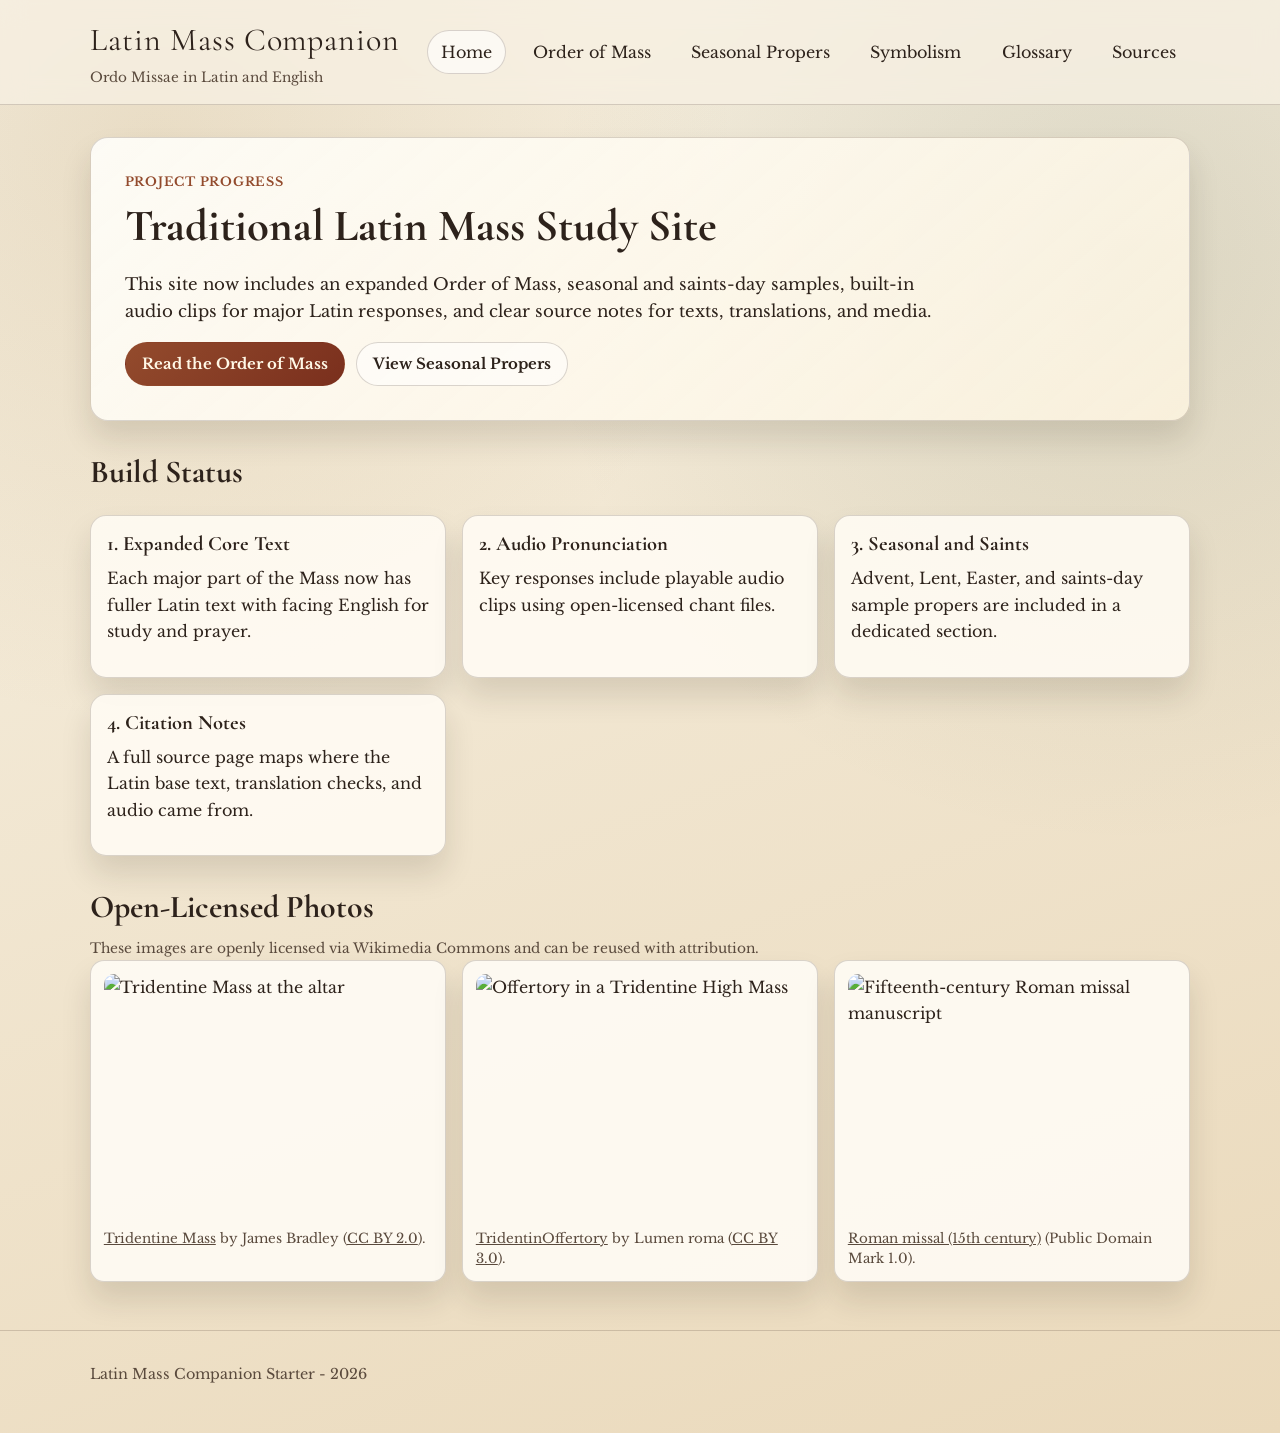
==== index.html @ c86b9952 "Add files via upload" ====
<!doctype html>
<html lang="en">
  <head>
    <meta charset="utf-8">
    <meta name="viewport" content="width=device-width, initial-scale=1">
    <title>Latin Mass Companion</title>
    <meta name="description" content="A bilingual Latin and English companion for the traditional Mass, with symbolism, seasonal propers, and source notes.">
    <link rel="preconnect" href="https://fonts.googleapis.com">
    <link rel="preconnect" href="https://fonts.gstatic.com" crossorigin>
    <link href="https://fonts.googleapis.com/css2?family=Cormorant+Garamond:wght@500;600;700&family=Libre+Baskerville:wght@400;700&display=swap" rel="stylesheet">
    <link rel="stylesheet" href="assets/css/styles.css">
  </head>
  <body>
    <header class="site-header">
      <div class="page-wrap">
        <a class="brand" href="index.html">
          <p class="brand-title">Latin Mass Companion</p>
          <p class="brand-sub">Ordo Missae in Latin and English</p>
        </a>
        <button class="nav-toggle" data-nav-toggle aria-expanded="false" aria-controls="site-nav">Menu</button>
        <nav class="site-nav" id="site-nav" data-nav>
          <a href="index.html">Home</a>
          <a href="parts/order-of-mass.html">Order of Mass</a>
          <a href="parts/seasonal-propers.html">Seasonal Propers</a>
          <a href="parts/symbolism-guide.html">Symbolism</a>
          <a href="parts/glossary.html">Glossary</a>
          <a href="parts/sources.html">Sources</a>
        </nav>
      </div>
    </header>

    <main class="page-wrap">
      <section class="hero reveal">
        <p class="kicker">Project Progress</p>
        <h1>Traditional Latin Mass Study Site</h1>
        <p class="lead">
          This site now includes an expanded Order of Mass, seasonal and saints-day samples, built-in audio clips for major Latin responses,
          and clear source notes for texts, translations, and media.
        </p>
        <div class="button-row">
          <a class="button primary" href="parts/order-of-mass.html">Read the Order of Mass</a>
          <a class="button secondary" href="parts/seasonal-propers.html">View Seasonal Propers</a>
        </div>
      </section>

      <section class="section reveal" style="animation-delay: 0.1s;">
        <h2>Build Status</h2>
        <div class="grid">
          <article class="card">
            <h3>1. Expanded Core Text</h3>
            <p>
              Each major part of the Mass now has fuller Latin text with facing English for study and prayer.
            </p>
          </article>
          <article class="card">
            <h3>2. Audio Pronunciation</h3>
            <p>
              Key responses include playable audio clips using open-licensed chant files.
            </p>
          </article>
          <article class="card">
            <h3>3. Seasonal and Saints</h3>
            <p>
              Advent, Lent, Easter, and saints-day sample propers are included in a dedicated section.
            </p>
          </article>
          <article class="card">
            <h3>4. Citation Notes</h3>
            <p>
              A full source page maps where the Latin base text, translation checks, and audio came from.
            </p>
          </article>
        </div>
      </section>

      <section class="section reveal" style="animation-delay: 0.2s;">
        <h2>Open-Licensed Photos</h2>
        <p class="photo-note">
          These images are openly licensed via Wikimedia Commons and can be reused with attribution.
        </p>
        <div class="photo-grid">
          <figure class="photo-card">
            <img src="https://commons.wikimedia.org/wiki/Special:FilePath/Tridentine%20Mass.jpg" alt="Tridentine Mass at the altar" loading="lazy">
            <figcaption>
              <a href="https://commons.wikimedia.org/wiki/File:Tridentine_Mass.jpg">Tridentine Mass</a> by James Bradley
              (<a href="https://creativecommons.org/licenses/by/2.0/">CC BY 2.0</a>).
            </figcaption>
          </figure>
          <figure class="photo-card">
            <img src="https://commons.wikimedia.org/wiki/Special:FilePath/TridentinOffertory.jpg" alt="Offertory in a Tridentine High Mass" loading="lazy">
            <figcaption>
              <a href="https://commons.wikimedia.org/wiki/File:TridentinOffertory.jpg">TridentinOffertory</a> by Lumen roma
              (<a href="https://creativecommons.org/licenses/by/3.0/">CC BY 3.0</a>).
            </figcaption>
          </figure>
          <figure class="photo-card">
            <img src="https://commons.wikimedia.org/wiki/Special:FilePath/Roman%20missal%20%2815th%20century%29.jpg" alt="Fifteenth-century Roman missal manuscript" loading="lazy">
            <figcaption>
              <a href="https://commons.wikimedia.org/wiki/File:Roman_missal_(15th_century).jpg">Roman missal (15th century)</a>
              (Public Domain Mark 1.0).
            </figcaption>
          </figure>
        </div>
      </section>
    </main>

    <footer class="footer">
      <div class="page-wrap">
        <p>
          Latin Mass Companion Starter - <span data-year></span>
        </p>
      </div>
    </footer>

    <script src="assets/js/site.js"></script>
  </body>
</html>
---- assets/css/styles.css ----
:root {
  --bg-paper: #f7f1e3;
  --bg-wash: #ead9bb;
  --ink: #2d221b;
  --ink-soft: #5a4a3d;
  --gold: #9f7530;
  --terracotta: #934b2d;
  --pine: #4d6654;
  --card: rgba(255, 252, 244, 0.88);
  --line: rgba(69, 53, 40, 0.2);
  --shadow: 0 18px 30px rgba(41, 28, 18, 0.13);
  --radius: 18px;
}

* {
  box-sizing: border-box;
}

html,
body {
  margin: 0;
  padding: 0;
}

body {
  font-family: "Libre Baskerville", Georgia, "Times New Roman", serif;
  color: var(--ink);
  line-height: 1.65;
  background:
    radial-gradient(circle at 12% 10%, rgba(159, 117, 48, 0.15), transparent 34%),
    radial-gradient(circle at 88% 18%, rgba(77, 102, 84, 0.14), transparent 36%),
    linear-gradient(160deg, var(--bg-paper), var(--bg-wash));
  min-height: 100vh;
}

a {
  color: inherit;
}

.page-wrap {
  width: min(1100px, 92vw);
  margin: 0 auto;
}

.site-header {
  position: sticky;
  top: 0;
  z-index: 50;
  backdrop-filter: blur(12px);
  border-bottom: 1px solid var(--line);
  background: rgba(247, 241, 227, 0.75);
}

.site-header .page-wrap {
  display: flex;
  align-items: center;
  justify-content: space-between;
  gap: 1rem;
  padding: 0.9rem 0;
}

.brand {
  text-decoration: none;
}

.brand-title {
  margin: 0;
  font-family: "Cormorant Garamond", "Times New Roman", serif;
  font-size: clamp(1.4rem, 1.2rem + 1vw, 2.1rem);
  letter-spacing: 0.03em;
}

.brand-sub {
  margin: 0;
  color: var(--ink-soft);
  font-size: 0.85rem;
}

.nav-toggle {
  display: none;
  border: 1px solid var(--line);
  background: var(--card);
  padding: 0.55rem 0.8rem;
  border-radius: 10px;
  font: inherit;
}

.site-nav {
  display: flex;
  align-items: center;
  gap: 0.8rem;
  flex-wrap: wrap;
}

.site-nav a {
  text-decoration: none;
  padding: 0.5rem 0.8rem;
  border-radius: 999px;
  border: 1px solid transparent;
}

.site-nav a:hover,
.site-nav a.active {
  border-color: var(--line);
  background: rgba(255, 255, 255, 0.6);
}

.hero {
  margin: 2rem 0;
  padding: clamp(1.2rem, 3vw, 2.1rem);
  border: 1px solid var(--line);
  border-radius: var(--radius);
  background: linear-gradient(140deg, rgba(255, 254, 250, 0.9), rgba(255, 246, 226, 0.78));
  box-shadow: var(--shadow);
}

.kicker {
  margin: 0;
  color: var(--terracotta);
  letter-spacing: 0.06em;
  text-transform: uppercase;
  font-size: 0.78rem;
  font-weight: 700;
}

h1,
h2,
h3 {
  font-family: "Cormorant Garamond", "Times New Roman", serif;
  margin-top: 0;
  line-height: 1.2;
}

h1 {
  margin: 0.5rem 0 1rem;
  font-size: clamp(1.9rem, 1.6rem + 1.5vw, 3rem);
}

h2 {
  margin-bottom: 0.7rem;
  font-size: clamp(1.5rem, 1.35rem + 0.8vw, 2.1rem);
}

h3 {
  font-size: 1.28rem;
  margin-bottom: 0.55rem;
}

.lead {
  font-size: 1.04rem;
  max-width: 70ch;
}

.grid {
  display: grid;
  grid-template-columns: repeat(3, minmax(0, 1fr));
  gap: 1rem;
  margin: 1.5rem 0 2rem;
}

.card {
  background: var(--card);
  border: 1px solid var(--line);
  border-radius: 16px;
  padding: 1rem;
  box-shadow: var(--shadow);
}

.card h3,
.card p {
  margin-top: 0;
}

.button {
  display: inline-block;
  text-decoration: none;
  border: 1px solid transparent;
  border-radius: 999px;
  padding: 0.55rem 1rem;
  font-size: 0.93rem;
  font-weight: 700;
}

.button.primary {
  color: #fff8e6;
  background: linear-gradient(135deg, var(--terracotta), #7a2f1d);
}

.button.secondary {
  border-color: var(--line);
  background: rgba(255, 255, 255, 0.5);
}

.button-row {
  display: flex;
  gap: 0.7rem;
  flex-wrap: wrap;
}

.section {
  margin: 2rem 0;
}

.mass-part {
  margin: 1rem 0 1.4rem;
  padding: 1rem;
  border-radius: 14px;
  border: 1px solid var(--line);
  background: rgba(255, 253, 247, 0.8);
}

.part-heading {
  display: flex;
  align-items: baseline;
  justify-content: space-between;
  gap: 1rem;
  flex-wrap: wrap;
}

.part-tag {
  margin: 0;
  color: var(--pine);
  font-size: 0.85rem;
  font-weight: 700;
  letter-spacing: 0.05em;
  text-transform: uppercase;
}

.parallel-text {
  margin: 0.8rem 0 0.7rem;
  display: grid;
  grid-template-columns: repeat(2, minmax(0, 1fr));
  gap: 0.8rem;
}

.language-block {
  border-radius: 12px;
  padding: 0.8rem;
  border: 1px solid rgba(69, 53, 40, 0.16);
  background: rgba(255, 255, 255, 0.63);
}

.language-label {
  display: inline-block;
  margin: 0 0 0.45rem;
  padding: 0.15rem 0.55rem;
  border-radius: 999px;
  font-size: 0.78rem;
  font-weight: 700;
  background: rgba(159, 117, 48, 0.18);
}

.language-block p {
  margin: 0;
}

.symbolism {
  margin: 0.4rem 0 0;
  border-left: 4px solid var(--gold);
  padding-left: 0.8rem;
  color: var(--ink-soft);
}

.guides {
  display: grid;
  grid-template-columns: repeat(2, minmax(0, 1fr));
  gap: 1rem;
}

.guide-card {
  padding: 1rem;
  border-radius: 14px;
  border: 1px solid var(--line);
  background: rgba(255, 253, 247, 0.85);
}

.photo-grid {
  display: grid;
  grid-template-columns: repeat(3, minmax(0, 1fr));
  gap: 1rem;
}

.photo-card {
  margin: 0;
  padding: 0.8rem;
  border-radius: 14px;
  border: 1px solid var(--line);
  background: rgba(255, 253, 247, 0.86);
  box-shadow: var(--shadow);
}

.photo-card img {
  width: 100%;
  aspect-ratio: 4 / 3;
  object-fit: cover;
  display: block;
  border-radius: 10px;
}

.photo-card figcaption {
  margin-top: 0.55rem;
  color: var(--ink-soft);
  font-size: 0.84rem;
  line-height: 1.45;
}

.photo-note {
  margin: 0.6rem 0 0;
  color: var(--ink-soft);
  font-size: 0.86rem;
}

.audio-grid {
  display: grid;
  grid-template-columns: repeat(2, minmax(0, 1fr));
  gap: 1rem;
}

.audio-card {
  padding: 0.95rem;
  border-radius: 14px;
  border: 1px solid var(--line);
  background: rgba(255, 253, 247, 0.86);
}

.audio-card h3 {
  margin-bottom: 0.3rem;
}

.audio-card p {
  margin: 0.2rem 0 0.6rem;
  color: var(--ink-soft);
  font-size: 0.9rem;
}

.audio-card audio {
  width: 100%;
}

.source-note {
  margin: 0.55rem 0 0;
  color: var(--ink-soft);
  font-size: 0.86rem;
}

.source-note a {
  text-decoration: underline;
}

.citation-list {
  display: grid;
  grid-template-columns: repeat(2, minmax(0, 1fr));
  gap: 1rem;
}

.citation-card {
  padding: 1rem;
  border-radius: 14px;
  border: 1px solid var(--line);
  background: rgba(255, 253, 247, 0.88);
}

.citation-card h3 {
  margin-bottom: 0.45rem;
}

.citation-card p {
  margin: 0.3rem 0;
}

.line-list {
  margin: 0;
  padding-left: 1.1rem;
}

.line-list li {
  margin: 0.25rem 0;
}

.glossary-item {
  padding: 0.8rem 0;
  border-bottom: 1px dashed var(--line);
}

.glossary-item:last-child {
  border-bottom: 0;
}

.term {
  margin: 0;
  font-size: 1.05rem;
  color: var(--terracotta);
}

.footer {
  margin-top: 3rem;
  border-top: 1px solid var(--line);
  padding: 1.1rem 0 2rem;
  color: var(--ink-soft);
  font-size: 0.9rem;
}

.reveal {
  animation: revealUp 0.7s ease both;
}

@keyframes revealUp {
  from {
    opacity: 0;
    transform: translateY(14px);
  }
  to {
    opacity: 1;
    transform: translateY(0);
  }
}

@media (max-width: 920px) {
  .grid {
    grid-template-columns: 1fr 1fr;
  }

  .photo-grid {
    grid-template-columns: 1fr 1fr;
  }

  .audio-grid,
  .citation-list {
    grid-template-columns: 1fr;
  }

  .guides {
    grid-template-columns: 1fr;
  }
}

@media (max-width: 760px) {
  .nav-toggle {
    display: inline-block;
  }

  .site-nav {
    display: none;
    width: 100%;
    flex-direction: column;
    align-items: flex-start;
    padding-top: 0.7rem;
  }

  .site-nav.open {
    display: flex;
  }

  .site-header .page-wrap {
    flex-wrap: wrap;
  }

  .grid {
    grid-template-columns: 1fr;
  }

  .parallel-text {
    grid-template-columns: 1fr;
  }

  .photo-grid {
    grid-template-columns: 1fr;
  }
}
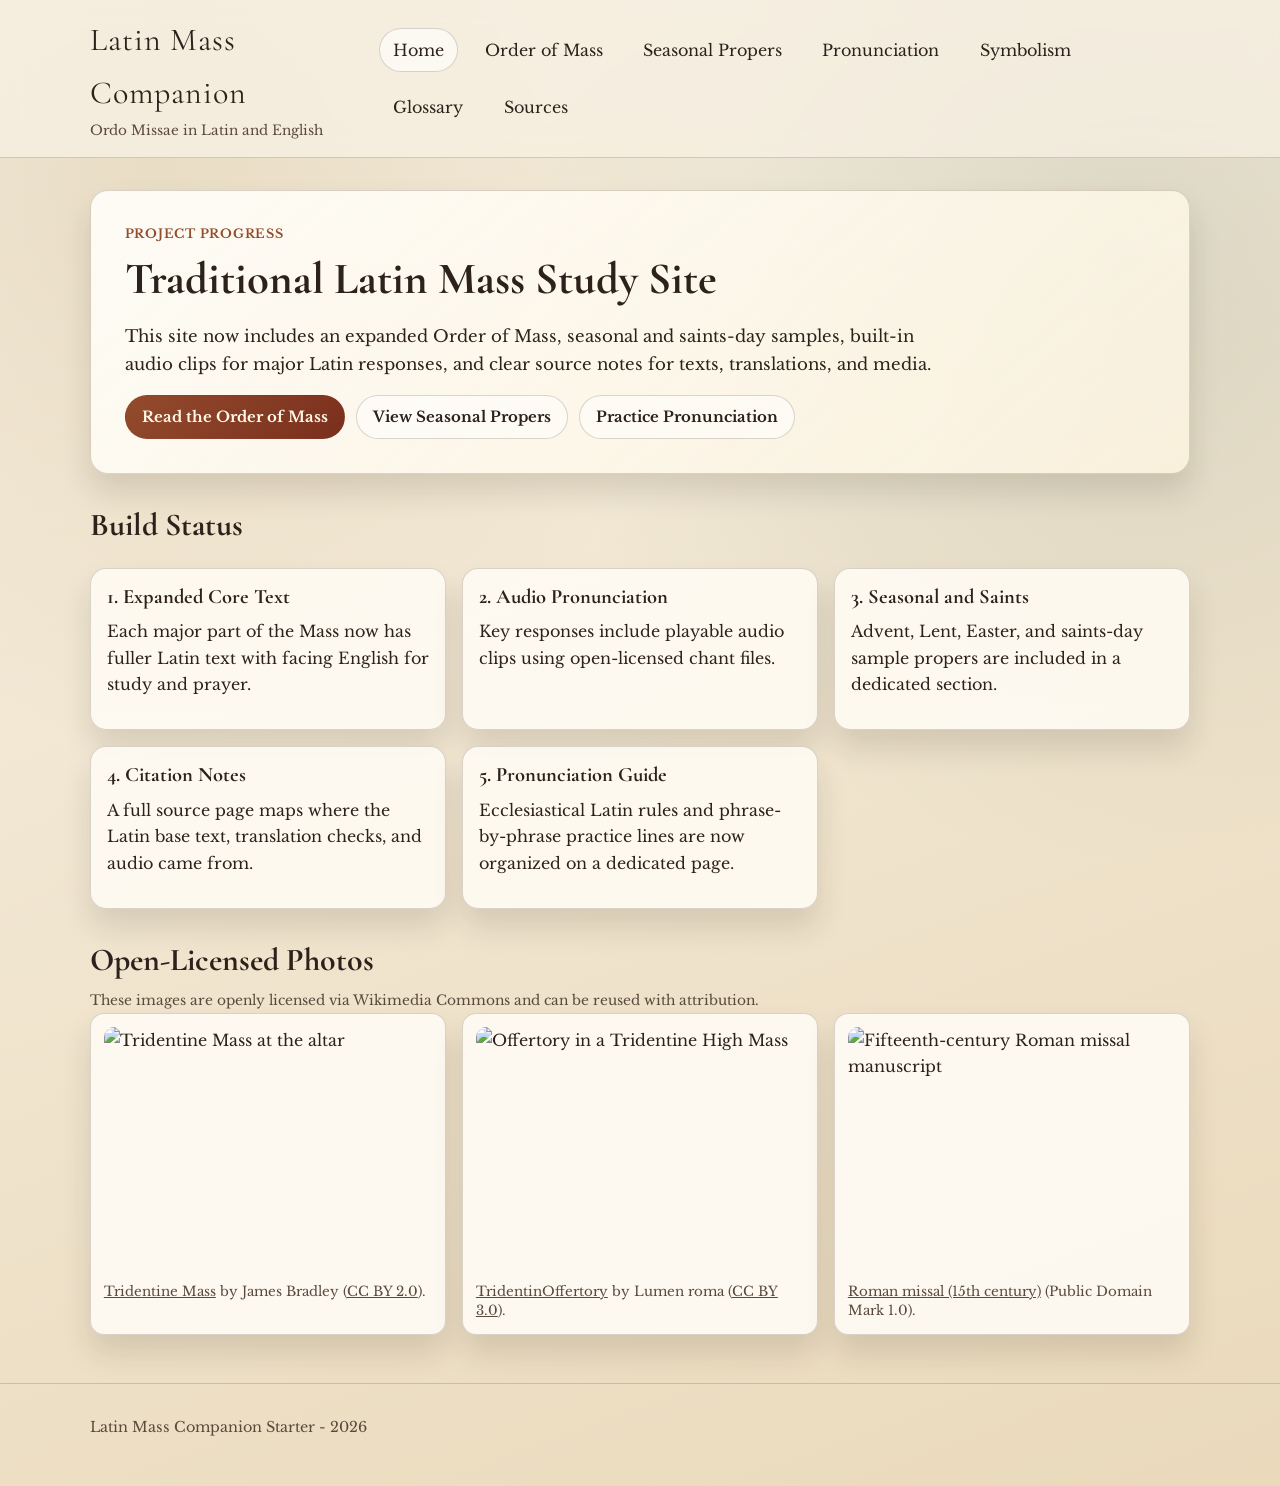
==== commit cd7eee1f: "Add files via upload" ====
--- a/index.html
+++ b/index.html
@@ -22,6 +22,7 @@
           <a href="index.html">Home</a>
           <a href="parts/order-of-mass.html">Order of Mass</a>
           <a href="parts/seasonal-propers.html">Seasonal Propers</a>
+          <a href="parts/pronunciation-guide.html">Pronunciation</a>
           <a href="parts/symbolism-guide.html">Symbolism</a>
           <a href="parts/glossary.html">Glossary</a>
           <a href="parts/sources.html">Sources</a>
@@ -40,6 +41,7 @@
         <div class="button-row">
           <a class="button primary" href="parts/order-of-mass.html">Read the Order of Mass</a>
           <a class="button secondary" href="parts/seasonal-propers.html">View Seasonal Propers</a>
+          <a class="button secondary" href="parts/pronunciation-guide.html">Practice Pronunciation</a>
         </div>
       </section>
 
@@ -68,6 +70,12 @@
             <h3>4. Citation Notes</h3>
             <p>
               A full source page maps where the Latin base text, translation checks, and audio came from.
+            </p>
+          </article>
+          <article class="card">
+            <h3>5. Pronunciation Guide</h3>
+            <p>
+              Ecclesiastical Latin rules and phrase-by-phrase practice lines are now organized on a dedicated page.
             </p>
           </article>
         </div>
--- a/assets/css/styles.css
+++ b/assets/css/styles.css
@@ -337,6 +337,100 @@
   width: 100%;
 }
 
+.toc-grid {
+  display: grid;
+  grid-template-columns: repeat(3, minmax(0, 1fr));
+  gap: 1rem;
+}
+
+.toc-card {
+  padding: 0.9rem;
+  border-radius: 14px;
+  border: 1px solid var(--line);
+  background: rgba(255, 253, 247, 0.86);
+}
+
+.toc-card h3 {
+  margin-bottom: 0.45rem;
+}
+
+.toc-card p {
+  margin: 0.15rem 0;
+}
+
+.toc-card a {
+  text-decoration: none;
+  border-bottom: 1px solid rgba(69, 53, 40, 0.28);
+}
+
+.search-panel {
+  margin: 0 0 1rem;
+  padding: 0.9rem;
+  border-radius: 14px;
+  border: 1px solid var(--line);
+  background: rgba(255, 253, 247, 0.86);
+}
+
+.search-label {
+  margin: 0 0 0.4rem;
+  font-weight: 700;
+  color: var(--terracotta);
+}
+
+.search-row {
+  display: grid;
+  grid-template-columns: 1fr auto;
+  gap: 0.7rem;
+}
+
+.search-input {
+  width: 100%;
+  border: 1px solid var(--line);
+  border-radius: 10px;
+  padding: 0.6rem 0.75rem;
+  font: inherit;
+  background: rgba(255, 255, 255, 0.75);
+}
+
+.search-clear {
+  border: 1px solid var(--line);
+  border-radius: 10px;
+  background: rgba(255, 255, 255, 0.62);
+  padding: 0.55rem 0.8rem;
+  font: inherit;
+}
+
+.search-meta {
+  margin: 0.5rem 0 0;
+  color: var(--ink-soft);
+  font-size: 0.86rem;
+}
+
+.is-hidden {
+  display: none;
+}
+
+.pronounce-grid {
+  display: grid;
+  grid-template-columns: repeat(2, minmax(0, 1fr));
+  gap: 1rem;
+}
+
+.pronounce-card {
+  padding: 0.9rem;
+  border-radius: 14px;
+  border: 1px solid var(--line);
+  background: rgba(255, 253, 247, 0.86);
+}
+
+.pronounce-card h3 {
+  margin-bottom: 0.45rem;
+}
+
+.pronounce-card p {
+  margin: 0.25rem 0;
+}
+
 .source-note {
   margin: 0.55rem 0 0;
   color: var(--ink-soft);
@@ -424,7 +518,9 @@
     grid-template-columns: 1fr 1fr;
   }
 
+  .toc-grid,
   .audio-grid,
+  .pronounce-grid,
   .citation-list {
     grid-template-columns: 1fr;
   }
@@ -466,4 +562,8 @@
   .photo-grid {
     grid-template-columns: 1fr;
   }
-}
+
+  .search-row {
+    grid-template-columns: 1fr;
+  }
+}
